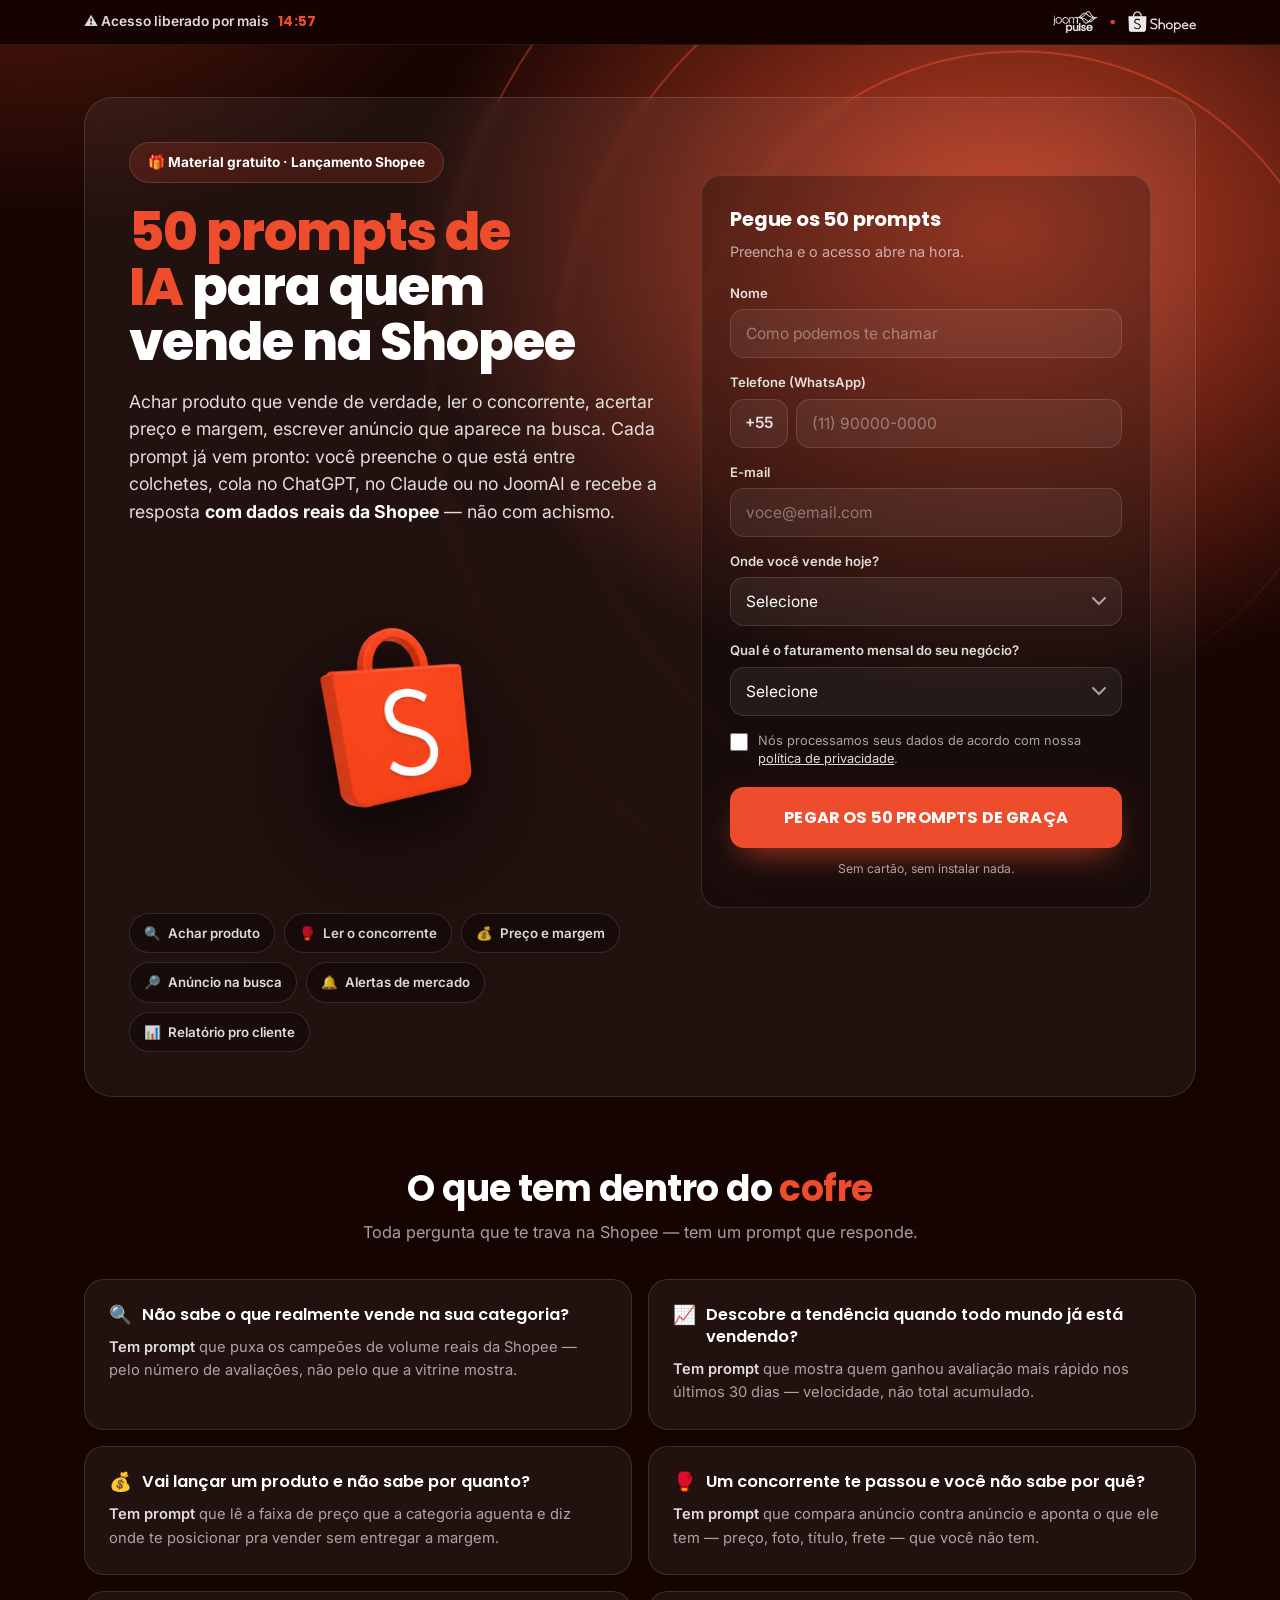
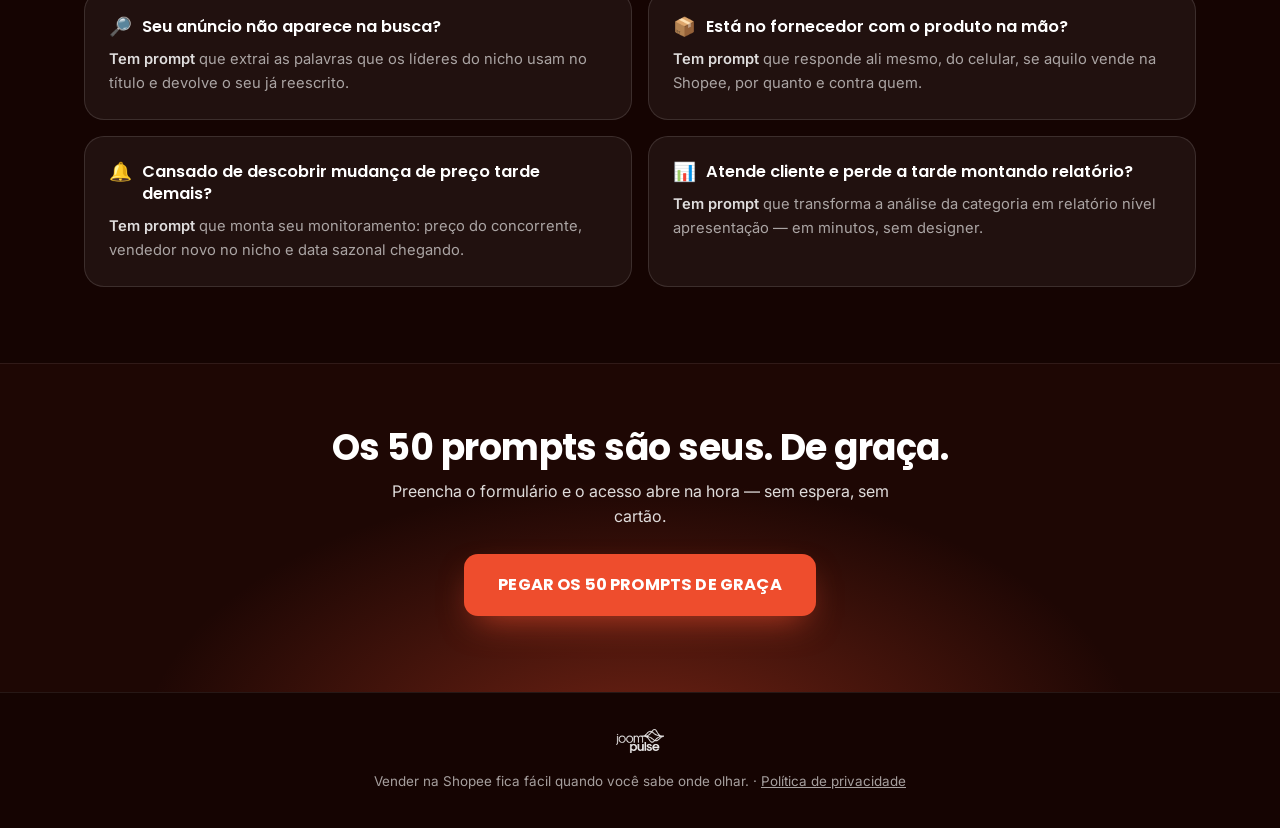
==== 50-prompts-shopee/index.html @ 8ccd2ac0 "Add Shopee 50-prompts capture landing (/50-prompts-shopee) Estrutura espelhada na landing de captura" ====
<!DOCTYPE html>
<html lang="pt-BR">
<head>
<meta charset="utf-8">
<meta name="viewport" content="width=device-width, initial-scale=1">
<title>50 prompts de IA para quem vende na Shopee | JoomPulse</title>
<meta name="description" content="Material gratuito: 50 prompts de IA prontos para achar produto, ler o concorrente e acertar o preço na Shopee. Preencha e receba na hora.">
<meta property="og:title" content="50 prompts de IA para quem vende na Shopee">
<meta property="og:description" content="Achar produto, ler concorrente, acertar preço. 50 prompts prontos, com dados reais da Shopee. De graça.">
<meta property="og:type" content="website">
<link rel="icon" href="/50-prompts-shopee/assets/logo-white.png">
<link rel="preconnect" href="https://fonts.googleapis.com">
<link rel="preconnect" href="https://fonts.gstatic.com" crossorigin>
<link href="https://fonts.googleapis.com/css2?family=Poppins:wght@400;600;700;800&family=Inter:wght@400;500;600;700&display=swap" rel="stylesheet">
<style>
/* ===================================================================
   Tokens — mesmo kit dos lead magnets (shared/brand.css), tema Shopee.
   =================================================================== */
:root{
  --jp-shopee:#EE4D2D; --jp-shopee-lt:#FF6A4A;
  --bg:#150402; --bg-soft:#1E0704;
  --surface:rgba(255,255,255,.055); --surface-2:rgba(0,0,0,.28);
  --line:rgba(255,255,255,.12); --line-2:rgba(255,255,255,.08);
  --text:#FFFFFF; --text-2:rgba(255,255,255,.86); --muted:rgba(255,255,255,.62);
  --accent:var(--jp-shopee); --accent-hover:var(--jp-shopee-lt); --accent-ink:#FFFFFF;
  --accent-soft:rgba(238,77,45,.16);
  --glow:0 14px 34px -12px rgba(238,77,45,.75);
  --font-display:'Poppins',-apple-system,BlinkMacSystemFont,'Segoe UI',sans-serif;
  --font-text:'Inter',-apple-system,BlinkMacSystemFont,'Segoe UI',sans-serif;
  --r-sm:10px; --r-md:14px; --r-lg:20px; --r-xl:28px; --max:1160px;
}
*{box-sizing:border-box}
html,body{margin:0;padding:0}
html{scroll-behavior:smooth}
body{background:var(--bg);color:var(--text);font-family:var(--font-text);line-height:1.55;
  -webkit-font-smoothing:antialiased;overflow-x:hidden}
img{max-width:100%}
.wrap{max-width:var(--max);margin:0 auto;padding:0 24px}

/* ---------- barra de urgência ---------- */
.urgency{position:sticky;top:0;z-index:40;background:rgba(21,4,2,.9);backdrop-filter:blur(12px);
  border-bottom:1px solid var(--line-2)}
.urgency .wrap{display:flex;align-items:center;justify-content:space-between;gap:14px;
  padding-top:11px;padding-bottom:11px}
.urgency-txt{display:flex;align-items:center;gap:9px;font-size:.86rem;font-weight:600;color:var(--text-2)}
.urgency-txt b{font-family:var(--font-display);font-weight:700;color:var(--accent);
  font-variant-numeric:tabular-nums;letter-spacing:.02em}
.urgency img{height:22px;width:auto;display:block;opacity:.92}

/* ---------- herói / card de captura ---------- */
.hero{position:relative;overflow:hidden;padding:52px 0 64px}
.hero::before{content:'';position:absolute;inset:-140px 0 0;pointer-events:none;
  background:radial-gradient(920px 720px at 78% 26%,#C84125 0%,rgba(200,65,37,0) 64%),
             radial-gradient(760px 520px at 2% 0%,rgba(120,38,20,.7) 0%,rgba(120,38,20,0) 62%)}
.rings{position:absolute;top:-260px;right:-330px;width:1180px;max-width:130vw;opacity:.5;
  pointer-events:none;user-select:none}
.hero .wrap{position:relative;z-index:2}
.capture{display:grid;grid-template-columns:1.08fr .92fr;gap:30px 44px;align-items:start;
  grid-template-areas:"copy form" "illo form";
  background:var(--surface);border:1px solid var(--line);border-radius:var(--r-xl);
  padding:44px;backdrop-filter:blur(6px)}
.capture-copy{grid-area:copy}
.illo{grid-area:illo}
.form-card{grid-area:form}
.pill{display:inline-flex;align-items:center;gap:9px;padding:9px 18px;border-radius:999px;
  border:1px solid var(--line);background:var(--accent-soft);font-size:.85rem;font-weight:700;
  color:var(--text);margin-bottom:22px}
.h1{font-family:var(--font-display);font-size:clamp(2.05rem,4.6vw,3.3rem);font-weight:800;
  letter-spacing:-.02em;line-height:1.04;margin:0 0 18px;text-wrap:balance}
.accent{color:var(--accent)}
.lead{font-size:clamp(1rem,1.5vw,1.11rem);color:var(--text-2);margin:0 0 26px}
.lead b{color:#fff;font-weight:700}

/* ícones flutuantes ao lado da ilustração */
.illo{position:relative}
.illo-bag{display:block;width:100%;max-width:290px;margin:0 auto;
  filter:drop-shadow(0 40px 60px rgba(0,0,0,.55))}
.chips{display:flex;flex-wrap:wrap;gap:9px;margin-top:22px}
.chip{display:inline-flex;align-items:center;gap:7px;padding:9px 14px;border-radius:999px;
  border:1px solid var(--line);background:var(--surface-2);font-size:.83rem;font-weight:600;
  color:var(--text-2)}
.chip i{font-style:normal}

/* ---------- formulário ---------- */
.form-card{background:var(--surface-2);border:1px solid var(--line);border-radius:var(--r-lg);
  padding:28px;position:sticky;top:78px}
.form-card h2{font-family:var(--font-display);font-size:1.24rem;font-weight:700;margin:0 0 6px;
  letter-spacing:-.01em}
.form-card .sub{font-size:.9rem;color:var(--muted);margin:0 0 20px}
.field{margin-bottom:14px}
.field label{display:block;font-size:.82rem;font-weight:600;color:var(--text-2);margin-bottom:6px}
.field input,.field select{width:100%;font-family:inherit;font-size:.97rem;color:var(--text);
  background:rgba(255,255,255,.06);border:1.5px solid var(--line);border-radius:var(--r-md);
  padding:14px 15px;transition:.15s;appearance:none}
.field input::placeholder{color:rgba(255,255,255,.38)}
.field input:focus,.field select:focus{outline:none;border-color:var(--accent);
  background:rgba(255,255,255,.09)}
.field select{background-image:url("data:image/svg+xml;charset=utf8,%3Csvg xmlns='http://www.w3.org/2000/svg' width='14' height='9' viewBox='0 0 14 9' fill='none'%3E%3Cpath d='M1 1l6 6 6-6' stroke='%23ffffff' stroke-opacity='.6' stroke-width='2' stroke-linecap='round'/%3E%3C/svg%3E");
  background-repeat:no-repeat;background-position:right 15px center;padding-right:40px;cursor:pointer}
.field select option{background:#1E0704;color:#fff}
.phone{display:flex;align-items:stretch;gap:8px}
.phone .ddi{display:flex;align-items:center;padding:0 14px;border-radius:var(--r-md);
  border:1.5px solid var(--line);background:rgba(255,255,255,.06);font-size:.97rem;
  font-weight:600;color:var(--text-2);white-space:nowrap}
.field.is-error input,.field.is-error select{border-color:#FF6A6A}
.err{display:none;font-size:.78rem;color:#FF9C9C;margin-top:5px}
.field.is-error .err{display:block}
.consent{display:flex;gap:10px;align-items:flex-start;margin:16px 0 18px;font-size:.8rem;
  color:var(--muted);line-height:1.45}
.consent input{width:18px;height:18px;flex-shrink:0;margin:1px 0 0;accent-color:var(--accent);cursor:pointer}
.consent a{color:var(--text-2)}
.consent.is-error{color:#FF9C9C}
.btn{display:inline-flex;align-items:center;justify-content:center;gap:10px;width:100%;
  border:none;cursor:pointer;font-family:var(--font-display);font-weight:700;font-size:1.02rem;
  letter-spacing:.01em;padding:18px 24px;border-radius:var(--r-md);transition:.15s;
  background:var(--accent);color:var(--accent-ink);box-shadow:var(--glow);text-decoration:none}
.btn:hover{background:var(--accent-hover)}
.btn[disabled]{opacity:.65;cursor:progress}
.form-note{font-size:.76rem;color:var(--muted);text-align:center;margin:12px 0 0}
.form-fail{display:none;margin-top:12px;padding:12px 14px;border-radius:var(--r-md);
  background:rgba(255,106,106,.12);border:1px solid rgba(255,106,106,.35);
  font-size:.84rem;color:#FFC2C2}

/* ---------- o que tem dentro ---------- */
.inside{position:relative;z-index:2;padding:8px 0 76px;background:var(--bg)}
.sec-head{text-align:center;max-width:640px;margin:0 auto 34px}
.h2{font-family:var(--font-display);font-size:clamp(1.6rem,3.2vw,2.25rem);font-weight:700;
  letter-spacing:-.015em;line-height:1.12;margin:0 0 10px;text-wrap:balance}
.sec-head p{color:var(--muted);margin:0;font-size:1.02rem}
.grid{display:grid;grid-template-columns:repeat(2,1fr);gap:16px}
.item{background:var(--surface);border:1px solid var(--line);border-radius:var(--r-lg);padding:24px}
.item .pain{font-family:var(--font-display);font-size:1.02rem;font-weight:600;line-height:1.35;
  margin:0 0 10px;display:flex;gap:10px;align-items:flex-start}
.item .pain i{font-style:normal;font-size:1.15rem;line-height:1.2}
.item .fix{margin:0;font-size:.92rem;color:var(--muted);line-height:1.6}
.item .fix b{color:var(--text-2);font-weight:600}

/* ---------- CTA final ---------- */
.final{position:relative;overflow:hidden;padding:64px 0 76px;background:var(--bg-soft);
  border-top:1px solid var(--line-2);text-align:center}
.final::before{content:'';position:absolute;inset:0;pointer-events:none;
  background:radial-gradient(760px 420px at 50% 120%,rgba(238,77,45,.4) 0%,rgba(238,77,45,0) 66%)}
.final .wrap{position:relative;z-index:2}
.final p{color:var(--text-2);max-width:50ch;margin:0 auto 26px}
.btn--inline{width:auto;padding:18px 34px}

/* ---------- rodapé ---------- */
.footer{border-top:1px solid var(--line-2);padding:36px 0;background:var(--bg);text-align:center}
.footer img{height:24px;width:auto;display:inline-block;margin-bottom:12px;opacity:.9}
.footer p{color:var(--muted);font-size:.84rem;margin:0}
.footer a{color:var(--muted)}

/* ---------- responsivo ---------- */
@media (max-width:960px){
  .capture{grid-template-columns:1fr;gap:26px;padding:28px 22px;border-radius:var(--r-lg);
    grid-template-areas:"copy" "form" "illo"}
  .form-card{position:static}
  .illo-bag{max-width:170px}
  .grid{grid-template-columns:1fr}
}
@media (max-width:600px){
  .wrap{padding:0 16px}
  .hero{padding:26px 0 40px}
  .rings{top:-150px;right:-260px;width:760px;opacity:.42}
  .urgency-txt{font-size:.78rem;gap:7px}
  .urgency img{height:19px}
  .capture{padding:24px 18px}
  .form-card{padding:22px 18px}
  .chips{gap:7px}
  .chip{font-size:.78rem;padding:8px 12px}
  .item{padding:20px}
  .btn{font-size:.97rem;padding:17px 20px}
  .btn--inline{width:100%}
}
</style>
</head>
<body>

<!-- ====================== barra de urgência ====================== -->
<div class="urgency">
  <div class="wrap">
    <span class="urgency-txt">⚠️ Acesso liberado por mais <b id="countdown">14:59</b></span>
    <img src="/50-prompts-shopee/assets/lockup-white.png" alt="JoomPulse × Shopee">
  </div>
</div>

<!-- ====================== herói + captura ====================== -->
<header class="hero">
  <img class="rings" src="/50-prompts-shopee/assets/rings.svg" alt="" aria-hidden="true">
  <div class="wrap">
    <div class="capture">

      <div class="capture-copy">
        <div class="pill">🎁 Material gratuito · Lançamento Shopee</div>
        <h1 class="h1"><span class="accent">50 prompts de IA</span> para quem vende na Shopee</h1>
        <p class="lead">Achar produto que vende de verdade, ler o concorrente, acertar preço e margem,
          escrever anúncio que aparece na busca. Cada prompt já vem pronto: você preenche o que está
          entre colchetes, cola no ChatGPT, no Claude ou no JoomAI e recebe a resposta
          <b>com dados reais da Shopee</b> — não com achismo.</p>
      </div>

      <div class="illo">
        <img class="illo-bag" src="/50-prompts-shopee/assets/shopee-bag.png" alt="" aria-hidden="true">
        <div class="chips">
          <span class="chip"><i>🔍</i> Achar produto</span>
          <span class="chip"><i>🥊</i> Ler o concorrente</span>
          <span class="chip"><i>💰</i> Preço e margem</span>
          <span class="chip"><i>🔎</i> Anúncio na busca</span>
          <span class="chip"><i>🔔</i> Alertas de mercado</span>
          <span class="chip"><i>📊</i> Relatório pro cliente</span>
        </div>
      </div>

      <!-- ====================== formulário ====================== -->
      <div class="form-card" id="form-card">
        <h2>Pegue os 50 prompts</h2>
        <p class="sub">Preencha e o acesso abre na hora.</p>

        <form id="lead-form" novalidate>
          <!-- ---- campos ocultos: NÃO renomear "leadmagnet" ---- -->
          <input type="hidden" name="leadmagnet" value="leadmagnet-50-prompts-shopee">
          <input type="hidden" name="utm_source"   value="">
          <input type="hidden" name="utm_medium"   value="">
          <input type="hidden" name="utm_campaign" value="">
          <input type="hidden" name="utm_content"  value="">
          <input type="hidden" name="utm_term"     value="">
          <input type="hidden" name="partner"      value="">
          <input type="hidden" name="page_url"     value="">
          <input type="hidden" name="referrer"     value="">

          <div class="field" data-field>
            <label for="nome">Nome</label>
            <input id="nome" name="nome" type="text" autocomplete="name" placeholder="Como podemos te chamar" required>
            <span class="err">Escreva seu nome.</span>
          </div>

          <div class="field" data-field>
            <label for="telefone">Telefone (WhatsApp)</label>
            <div class="phone">
              <span class="ddi">+55</span>
              <input id="telefone" name="telefone" type="tel" inputmode="numeric"
                     autocomplete="tel-national" placeholder="(11) 90000-0000" required>
            </div>
            <span class="err">Telefone com DDD, por favor.</span>
          </div>

          <div class="field" data-field>
            <label for="email">E-mail</label>
            <input id="email" name="email" type="email" autocomplete="email" placeholder="voce@email.com" required>
            <span class="err">Confira o e-mail.</span>
          </div>

          <div class="field" data-field>
            <label for="onde_vende">Onde você vende hoje?</label>
            <select id="onde_vende" name="onde_vende" required>
              <option value="" selected disabled>Selecione</option>
              <option>Shopee</option>
              <option>Mercado Livre</option>
              <option>Shopee e Mercado Livre</option>
              <option>Amazon</option>
              <option>Magalu / Americanas / outro marketplace</option>
              <option>Loja própria / site</option>
              <option>Instagram / WhatsApp</option>
              <option>Ainda não vendo — quero começar</option>
            </select>
            <span class="err">Escolha uma opção.</span>
          </div>

          <div class="field" data-field>
            <label for="faturamento">Qual é o faturamento mensal do seu negócio?</label>
            <select id="faturamento" name="faturamento" required>
              <option value="" selected disabled>Selecione</option>
              <option>Ainda não faturo</option>
              <option>Até R$ 10 mil</option>
              <option>R$ 10 mil a R$ 50 mil</option>
              <option>R$ 50 mil a R$ 100 mil</option>
              <option>R$ 100 mil a R$ 500 mil</option>
              <option>Acima de R$ 500 mil</option>
            </select>
            <span class="err">Escolha uma opção.</span>
          </div>

          <label class="consent" id="consent-row">
            <input type="checkbox" name="consentimento" value="sim" required>
            <span>Nós processamos seus dados de acordo com nossa
              <a id="privacy-link" href="#" target="_blank" rel="noopener">política de privacidade</a>.</span>
          </label>

          <button class="btn" type="submit" id="submit-btn">PEGAR OS 50 PROMPTS DE GRAÇA</button>
          <p class="form-note">Sem cartão, sem instalar nada.</p>
          <div class="form-fail" id="form-fail">Não deu pra enviar agora. Tenta de novo em alguns segundos.</div>
        </form>
      </div>

    </div>
  </div>
</header>

<!-- ====================== o que tem dentro ====================== -->
<section class="inside">
  <div class="wrap">
    <div class="sec-head">
      <h2 class="h2">O que tem dentro do <span class="accent">cofre</span></h2>
      <p>Toda pergunta que te trava na Shopee — tem um prompt que responde.</p>
    </div>

    <div class="grid">
      <article class="item">
        <p class="pain"><i>🔍</i> Não sabe o que realmente vende na sua categoria?</p>
        <p class="fix"><b>Tem prompt</b> que puxa os campeões de volume reais da Shopee — pelo número de
          avaliações, não pelo que a vitrine mostra.</p>
      </article>
      <article class="item">
        <p class="pain"><i>📈</i> Descobre a tendência quando todo mundo já está vendendo?</p>
        <p class="fix"><b>Tem prompt</b> que mostra quem ganhou avaliação mais rápido nos últimos 30 dias —
          velocidade, não total acumulado.</p>
      </article>
      <article class="item">
        <p class="pain"><i>💰</i> Vai lançar um produto e não sabe por quanto?</p>
        <p class="fix"><b>Tem prompt</b> que lê a faixa de preço que a categoria aguenta e diz onde te
          posicionar pra vender sem entregar a margem.</p>
      </article>
      <article class="item">
        <p class="pain"><i>🥊</i> Um concorrente te passou e você não sabe por quê?</p>
        <p class="fix"><b>Tem prompt</b> que compara anúncio contra anúncio e aponta o que ele tem —
          preço, foto, título, frete — que você não tem.</p>
      </article>
      <article class="item">
        <p class="pain"><i>🔎</i> Seu anúncio não aparece na busca?</p>
        <p class="fix"><b>Tem prompt</b> que extrai as palavras que os líderes do nicho usam no título e
          devolve o seu já reescrito.</p>
      </article>
      <article class="item">
        <p class="pain"><i>📦</i> Está no fornecedor com o produto na mão?</p>
        <p class="fix"><b>Tem prompt</b> que responde ali mesmo, do celular, se aquilo vende na Shopee,
          por quanto e contra quem.</p>
      </article>
      <article class="item">
        <p class="pain"><i>🔔</i> Cansado de descobrir mudança de preço tarde demais?</p>
        <p class="fix"><b>Tem prompt</b> que monta seu monitoramento: preço do concorrente, vendedor novo
          no nicho e data sazonal chegando.</p>
      </article>
      <article class="item">
        <p class="pain"><i>📊</i> Atende cliente e perde a tarde montando relatório?</p>
        <p class="fix"><b>Tem prompt</b> que transforma a análise da categoria em relatório nível
          apresentação — em minutos, sem designer.</p>
      </article>
    </div>
  </div>
</section>

<!-- ====================== CTA final ====================== -->
<section class="final">
  <div class="wrap">
    <h2 class="h2">Os 50 prompts são seus. De graça.</h2>
    <p>Preencha o formulário e o acesso abre na hora — sem espera, sem cartão.</p>
    <a class="btn btn--inline" href="#form-card" id="cta-final">PEGAR OS 50 PROMPTS DE GRAÇA</a>
  </div>
</section>

<footer class="footer">
  <div class="wrap">
    <img src="/50-prompts-shopee/assets/logo-white.png" alt="JoomPulse">
    <p>Vender na Shopee fica fácil quando você sabe onde olhar. ·
      <a id="privacy-link-2" href="#" target="_blank" rel="noopener">Política de privacidade</a></p>
  </div>
</footer>

<script>
/* ===================================================================
   CONFIGURAÇÃO — o que dá pra mudar sem mexer no resto da página.
   =================================================================== */
var CONFIG = {
  // Para onde o lead vai depois de enviar o formulário.
  // Pode ser sobrescrito sem tocar no código: variável de ambiente
  // LEAD_REDIRECT_URL nas Settings do projeto na Vercel.
  redirectUrl: '/prompts-shopee',

  // Link da política de privacidade (checkbox e rodapé).
  privacyUrl: 'https://br.joompulse.com/privacy-policy',

  // Rota que recebe o formulário (função serverless deste projeto).
  endpoint: '/api/lead'
};

(function () {
  'use strict';

  document.getElementById('privacy-link').href = CONFIG.privacyUrl;
  document.getElementById('privacy-link-2').href = CONFIG.privacyUrl;

  /* ---------- 1. contador simbólico, reinicia a cada sessão ---------- */
  var TOTAL = 15 * 60 * 1000;
  var el = document.getElementById('countdown');
  var started = Number(sessionStorage.getItem('lm_started') || 0);
  if (!started) { started = Date.now(); sessionStorage.setItem('lm_started', String(started)); }
  function tick() {
    var left = Math.max(0, TOTAL - (Date.now() - started));
    var m = Math.floor(left / 60000), s = Math.floor(left % 60000 / 1000);
    el.textContent = (m < 10 ? '0' : '') + m + ':' + (s < 10 ? '0' : '') + s;
  }
  tick(); setInterval(tick, 1000);

  /* ---------- 2. UTMs → campos ocultos (guardadas na sessão) ---------- */
  var form = document.getElementById('lead-form');
  var params = new URLSearchParams(location.search);
  ['utm_source','utm_medium','utm_campaign','utm_content','utm_term','partner'].forEach(function (key) {
    var value = params.get(key);
    if (value) sessionStorage.setItem('lm_' + key, value);
    var saved = value || sessionStorage.getItem('lm_' + key) || '';
    if (form.elements[key]) form.elements[key].value = saved;
  });
  form.elements['page_url'].value = location.href;
  form.elements['referrer'].value = document.referrer || '';

  /* ---------- 3. máscara de telefone ---------- */
  var phone = document.getElementById('telefone');
  phone.addEventListener('input', function () {
    var d = phone.value.replace(/\D/g, '').slice(0, 11);
    var out = '';
    if (d.length) out = '(' + d.slice(0, 2);
    if (d.length >= 3) out += ') ' + d.slice(2, d.length > 10 ? 7 : 6);
    if (d.length > (d.length > 10 ? 7 : 6)) out += '-' + d.slice(d.length > 10 ? 7 : 6);
    phone.value = out;
  });

  /* ---------- 4. validação ---------- */
  function markError(node, isError) {
    node.classList.toggle('is-error', isError);
  }
  function validate() {
    var ok = true;
    Array.prototype.forEach.call(form.querySelectorAll('[data-field]'), function (fieldEl) {
      var input = fieldEl.querySelector('input, select');
      var value = (input.value || '').trim();
      var bad = !value;
      if (!bad && input.id === 'email') bad = !/^[^\s@]+@[^\s@]+\.[^\s@]{2,}$/.test(value);
      if (!bad && input.id === 'telefone') bad = value.replace(/\D/g, '').length < 10;
      markError(fieldEl, bad);
      if (bad) ok = false;
    });
    var consentRow = document.getElementById('consent-row');
    var consentBad = !form.elements['consentimento'].checked;
    consentRow.classList.toggle('is-error', consentBad);
    if (consentBad) ok = false;
    return ok;
  }
  form.addEventListener('input', function (event) {
    var fieldEl = event.target.closest('[data-field]');
    if (fieldEl) markError(fieldEl, false);
    if (event.target.name === 'consentimento') {
      document.getElementById('consent-row').classList.remove('is-error');
    }
  });

  /* ---------- 5. envio ---------- */
  var btn = document.getElementById('submit-btn');
  var fail = document.getElementById('form-fail');

  form.addEventListener('submit', function (event) {
    event.preventDefault();
    fail.style.display = 'none';
    if (!validate()) {
      var first = form.querySelector('.is-error input, .is-error select');
      if (first) { first.focus(); first.scrollIntoView({ block: 'center', behavior: 'smooth' }); }
      return;
    }

    var payload = {};
    new FormData(form).forEach(function (value, key) { payload[key] = value; });
    payload.telefone = '+55' + payload.telefone.replace(/\D/g, '');

    btn.disabled = true;
    var label = btn.textContent;
    btn.textContent = 'ENVIANDO...';

    fetch(CONFIG.endpoint, {
      method: 'POST',
      headers: { 'Content-Type': 'application/json' },
      body: JSON.stringify(payload)
    })
      .then(function (response) {
        if (!response.ok) throw new Error('HTTP ' + response.status);
        return response.json().catch(function () { return {}; });
      })
      .then(function (data) {
        location.href = (data && data.redirect) || CONFIG.redirectUrl;
      })
      .catch(function () {
        btn.disabled = false;
        btn.textContent = label;
        fail.style.display = 'block';
      });
  });

  /* ---------- 6. CTA final rola até o formulário ---------- */
  document.getElementById('cta-final').addEventListener('click', function () {
    setTimeout(function () { document.getElementById('nome').focus({ preventScroll: true }); }, 500);
  });
})();
</script>

</body>
</html>
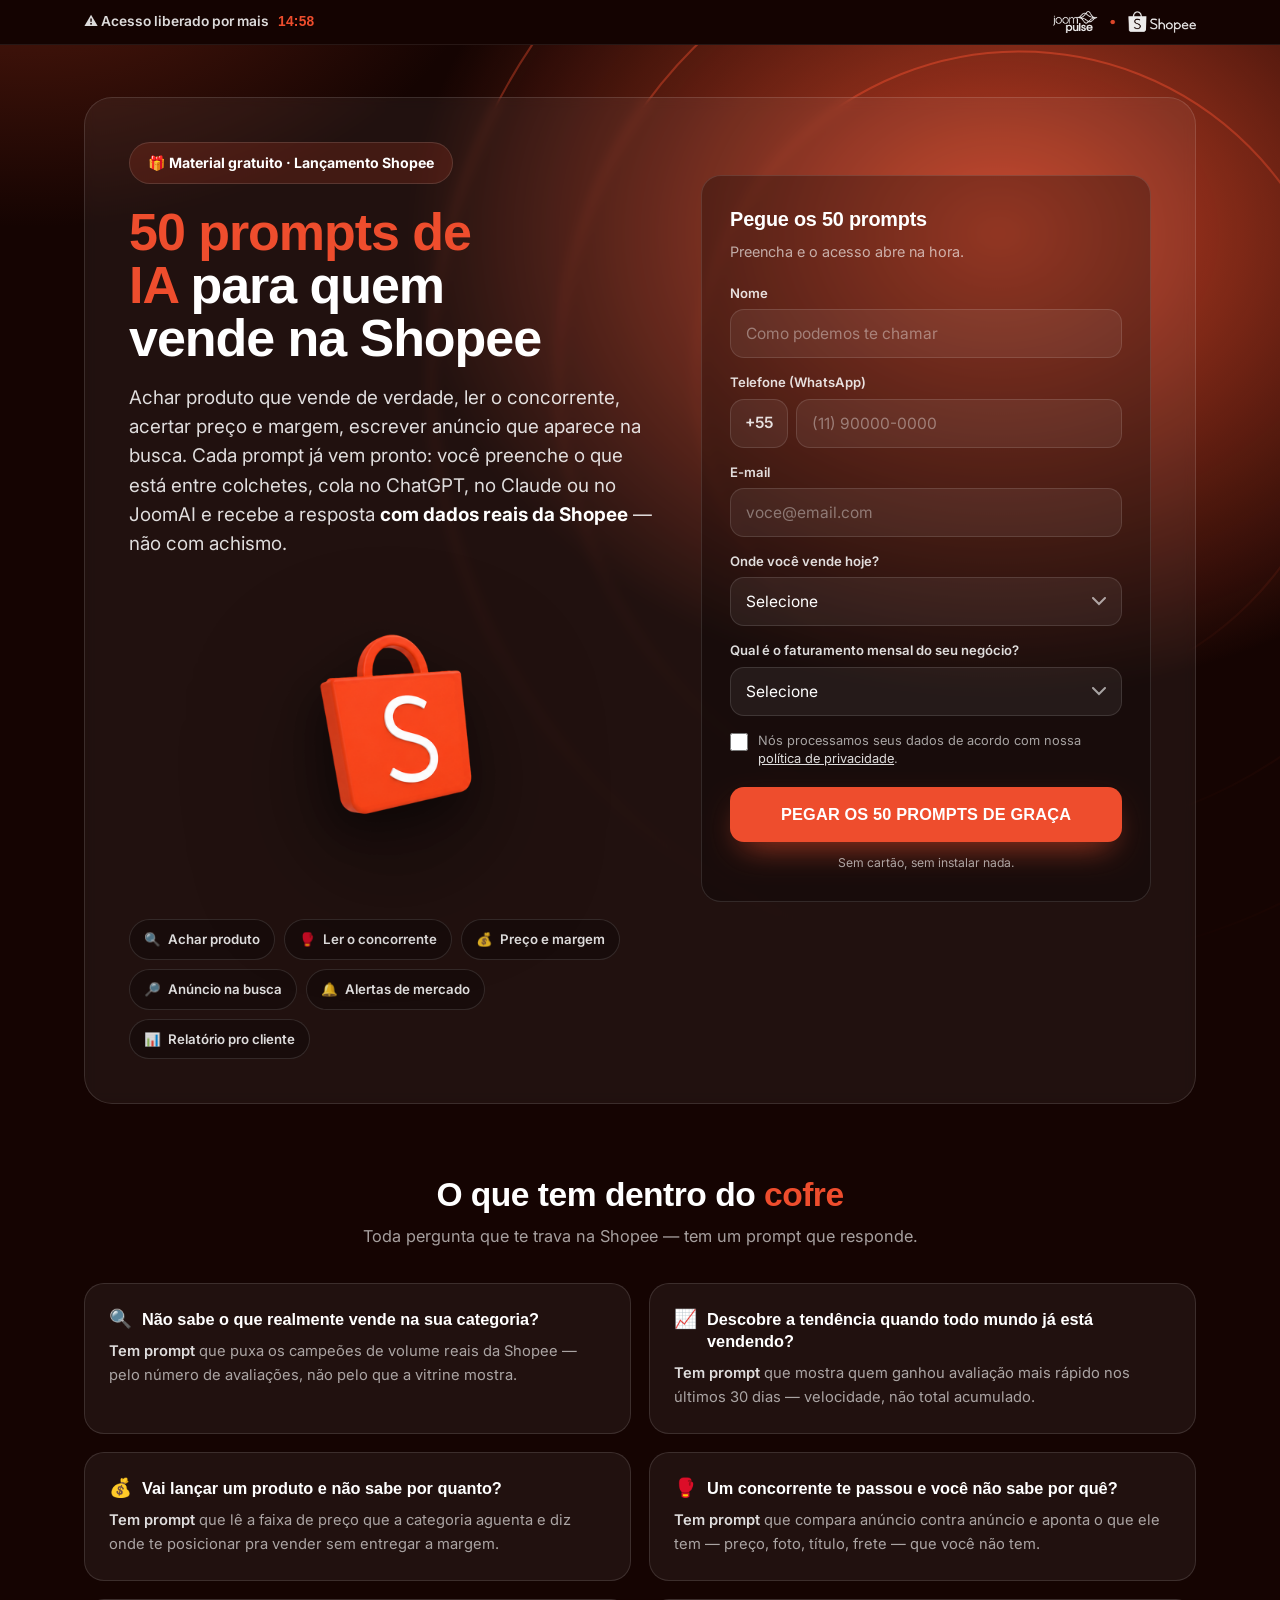
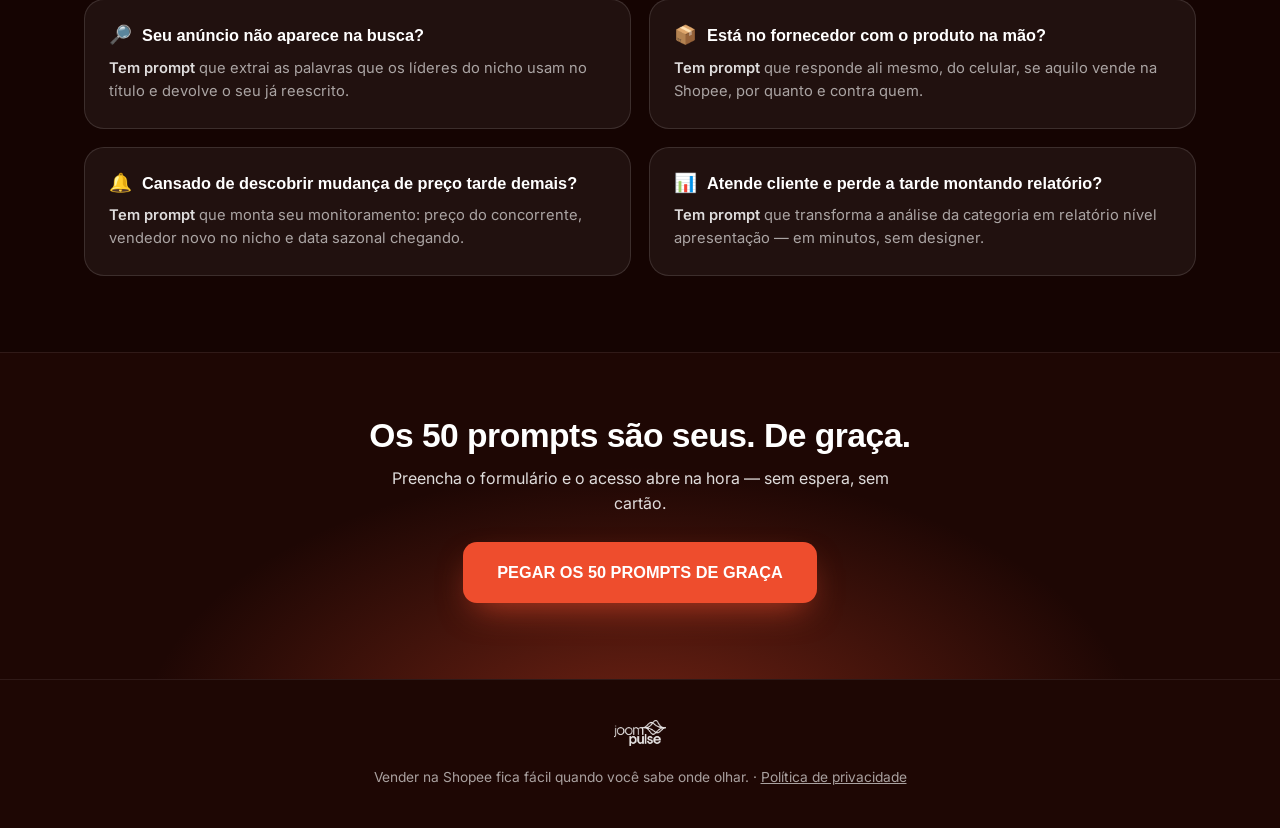
==== commit ac15afbc: "Put the Shopee capture landing on the shared brand kit Depois do merge do kit no main, a landing dei" ====
--- a/50-prompts-shopee/index.html
+++ b/50-prompts-shopee/index.html
@@ -8,37 +8,17 @@
 <meta property="og:title" content="50 prompts de IA para quem vende na Shopee">
 <meta property="og:description" content="Achar produto, ler concorrente, acertar preço. 50 prompts prontos, com dados reais da Shopee. De graça.">
 <meta property="og:type" content="website">
-<link rel="icon" href="/50-prompts-shopee/assets/logo-white.png">
+<link rel="icon" href="/shared/logo-white.png">
 <link rel="preconnect" href="https://fonts.googleapis.com">
 <link rel="preconnect" href="https://fonts.gstatic.com" crossorigin>
-<link href="https://fonts.googleapis.com/css2?family=Poppins:wght@400;600;700;800&family=Inter:wght@400;500;600;700&display=swap" rel="stylesheet">
+<link href="https://fonts.googleapis.com/css2?family=Outfit:wght@400;600;700;800&family=Inter:wght@400;500;600;700&display=swap" rel="stylesheet">
+<link rel="stylesheet" href="/shared/brand.css">
 <style>
-/* ===================================================================
-   Tokens — mesmo kit dos lead magnets (shared/brand.css), tema Shopee.
-   =================================================================== */
-:root{
-  --jp-shopee:#EE4D2D; --jp-shopee-lt:#FF6A4A;
-  --bg:#150402; --bg-soft:#1E0704;
-  --surface:rgba(255,255,255,.055); --surface-2:rgba(0,0,0,.28);
-  --line:rgba(255,255,255,.12); --line-2:rgba(255,255,255,.08);
-  --text:#FFFFFF; --text-2:rgba(255,255,255,.86); --muted:rgba(255,255,255,.62);
-  --accent:var(--jp-shopee); --accent-hover:var(--jp-shopee-lt); --accent-ink:#FFFFFF;
-  --accent-soft:rgba(238,77,45,.16);
-  --glow:0 14px 34px -12px rgba(238,77,45,.75);
-  --font-display:'Poppins',-apple-system,BlinkMacSystemFont,'Segoe UI',sans-serif;
-  --font-text:'Inter',-apple-system,BlinkMacSystemFont,'Segoe UI',sans-serif;
-  --r-sm:10px; --r-md:14px; --r-lg:20px; --r-xl:28px; --max:1160px;
-}
-*{box-sizing:border-box}
-html,body{margin:0;padding:0}
-html{scroll-behavior:smooth}
-body{background:var(--bg);color:var(--text);font-family:var(--font-text);line-height:1.55;
-  -webkit-font-smoothing:antialiased;overflow-x:hidden}
-img{max-width:100%}
-.wrap{max-width:var(--max);margin:0 auto;padding:0 24px}
+/* Só o que é desta página. Cores, fontes, .h1/.h2/.lead/.pill/.btn/.card/.footer
+   vêm de /shared/brand.css — não repita token nenhum aqui. */
 
 /* ---------- barra de urgência ---------- */
-.urgency{position:sticky;top:0;z-index:40;background:rgba(21,4,2,.9);backdrop-filter:blur(12px);
+.urgency{position:sticky;top:0;z-index:40;background:var(--nav-bg);backdrop-filter:blur(12px);
   border-bottom:1px solid var(--line-2)}
 .urgency .wrap{display:flex;align-items:center;justify-content:space-between;gap:14px;
   padding-top:11px;padding-bottom:11px}
@@ -60,19 +40,13 @@
   background:var(--surface);border:1px solid var(--line);border-radius:var(--r-xl);
   padding:44px;backdrop-filter:blur(6px)}
 .capture-copy{grid-area:copy}
-.illo{grid-area:illo}
+.illo{grid-area:illo;position:relative}
 .form-card{grid-area:form}
-.pill{display:inline-flex;align-items:center;gap:9px;padding:9px 18px;border-radius:999px;
-  border:1px solid var(--line);background:var(--accent-soft);font-size:.85rem;font-weight:700;
-  color:var(--text);margin-bottom:22px}
-.h1{font-family:var(--font-display);font-size:clamp(2.05rem,4.6vw,3.3rem);font-weight:800;
-  letter-spacing:-.02em;line-height:1.04;margin:0 0 18px;text-wrap:balance}
-.accent{color:var(--accent)}
-.lead{font-size:clamp(1rem,1.5vw,1.11rem);color:var(--text-2);margin:0 0 26px}
-.lead b{color:#fff;font-weight:700}
-
-/* ícones flutuantes ao lado da ilustração */
-.illo{position:relative}
+.capture .h1{max-width:none;font-size:clamp(2.05rem,4.4vw,3.25rem);font-weight:800;margin-bottom:18px}
+.capture .lead{margin-bottom:0}
+.capture .lead b{color:#fff;font-weight:700}
+.pill{margin-bottom:22px}
+
 .illo-bag{display:block;width:100%;max-width:290px;margin:0 auto;
   filter:drop-shadow(0 40px 60px rgba(0,0,0,.55))}
 .chips{display:flex;flex-wrap:wrap;gap:9px;margin-top:22px}
@@ -110,11 +84,8 @@
 .consent input{width:18px;height:18px;flex-shrink:0;margin:1px 0 0;accent-color:var(--accent);cursor:pointer}
 .consent a{color:var(--text-2)}
 .consent.is-error{color:#FF9C9C}
-.btn{display:inline-flex;align-items:center;justify-content:center;gap:10px;width:100%;
-  border:none;cursor:pointer;font-family:var(--font-display);font-weight:700;font-size:1.02rem;
-  letter-spacing:.01em;padding:18px 24px;border-radius:var(--r-md);transition:.15s;
-  background:var(--accent);color:var(--accent-ink);box-shadow:var(--glow);text-decoration:none}
-.btn:hover{background:var(--accent-hover)}
+.btn--block{width:100%;font-family:var(--font-display);font-size:1.02rem;letter-spacing:.01em;
+  padding:18px 24px}
 .btn[disabled]{opacity:.65;cursor:progress}
 .form-note{font-size:.76rem;color:var(--muted);text-align:center;margin:12px 0 0}
 .form-fail{display:none;margin-top:12px;padding:12px 14px;border-radius:var(--r-md);
@@ -124,11 +95,8 @@
 /* ---------- o que tem dentro ---------- */
 .inside{position:relative;z-index:2;padding:8px 0 76px;background:var(--bg)}
 .sec-head{text-align:center;max-width:640px;margin:0 auto 34px}
-.h2{font-family:var(--font-display);font-size:clamp(1.6rem,3.2vw,2.25rem);font-weight:700;
-  letter-spacing:-.015em;line-height:1.12;margin:0 0 10px;text-wrap:balance}
+.sec-head .h2{margin-bottom:10px}
 .sec-head p{color:var(--muted);margin:0;font-size:1.02rem}
-.grid{display:grid;grid-template-columns:repeat(2,1fr);gap:16px}
-.item{background:var(--surface);border:1px solid var(--line);border-radius:var(--r-lg);padding:24px}
 .item .pain{font-family:var(--font-display);font-size:1.02rem;font-weight:600;line-height:1.35;
   margin:0 0 10px;display:flex;gap:10px;align-items:flex-start}
 .item .pain i{font-style:normal;font-size:1.15rem;line-height:1.2}
@@ -142,12 +110,7 @@
   background:radial-gradient(760px 420px at 50% 120%,rgba(238,77,45,.4) 0%,rgba(238,77,45,0) 66%)}
 .final .wrap{position:relative;z-index:2}
 .final p{color:var(--text-2);max-width:50ch;margin:0 auto 26px}
-.btn--inline{width:auto;padding:18px 34px}
-
-/* ---------- rodapé ---------- */
-.footer{border-top:1px solid var(--line-2);padding:36px 0;background:var(--bg);text-align:center}
-.footer img{height:24px;width:auto;display:inline-block;margin-bottom:12px;opacity:.9}
-.footer p{color:var(--muted);font-size:.84rem;margin:0}
+.final .btn{padding:18px 34px;font-family:var(--font-display);font-size:1.02rem}
 .footer a{color:var(--muted)}
 
 /* ---------- responsivo ---------- */
@@ -156,7 +119,6 @@
     grid-template-areas:"copy" "form" "illo"}
   .form-card{position:static}
   .illo-bag{max-width:170px}
-  .grid{grid-template-columns:1fr}
 }
 @media (max-width:600px){
   .wrap{padding:0 16px}
@@ -169,12 +131,11 @@
   .chips{gap:7px}
   .chip{font-size:.78rem;padding:8px 12px}
   .item{padding:20px}
-  .btn{font-size:.97rem;padding:17px 20px}
-  .btn--inline{width:100%}
+  .final .btn{width:100%}
 }
 </style>
 </head>
-<body>
+<body data-theme="shopee">
 
 <!-- ====================== barra de urgência ====================== -->
 <div class="urgency">
@@ -286,7 +247,7 @@
               <a id="privacy-link" href="#" target="_blank" rel="noopener">política de privacidade</a>.</span>
           </label>
 
-          <button class="btn" type="submit" id="submit-btn">PEGAR OS 50 PROMPTS DE GRAÇA</button>
+          <button class="btn btn--primary btn--block" type="submit" id="submit-btn">PEGAR OS 50 PROMPTS DE GRAÇA</button>
           <p class="form-note">Sem cartão, sem instalar nada.</p>
           <div class="form-fail" id="form-fail">Não deu pra enviar agora. Tenta de novo em alguns segundos.</div>
         </form>
@@ -304,43 +265,43 @@
       <p>Toda pergunta que te trava na Shopee — tem um prompt que responde.</p>
     </div>
 
-    <div class="grid">
-      <article class="item">
+    <div class="grid-2">
+      <article class="card item">
         <p class="pain"><i>🔍</i> Não sabe o que realmente vende na sua categoria?</p>
         <p class="fix"><b>Tem prompt</b> que puxa os campeões de volume reais da Shopee — pelo número de
           avaliações, não pelo que a vitrine mostra.</p>
       </article>
-      <article class="item">
+      <article class="card item">
         <p class="pain"><i>📈</i> Descobre a tendência quando todo mundo já está vendendo?</p>
         <p class="fix"><b>Tem prompt</b> que mostra quem ganhou avaliação mais rápido nos últimos 30 dias —
           velocidade, não total acumulado.</p>
       </article>
-      <article class="item">
+      <article class="card item">
         <p class="pain"><i>💰</i> Vai lançar um produto e não sabe por quanto?</p>
         <p class="fix"><b>Tem prompt</b> que lê a faixa de preço que a categoria aguenta e diz onde te
           posicionar pra vender sem entregar a margem.</p>
       </article>
-      <article class="item">
+      <article class="card item">
         <p class="pain"><i>🥊</i> Um concorrente te passou e você não sabe por quê?</p>
         <p class="fix"><b>Tem prompt</b> que compara anúncio contra anúncio e aponta o que ele tem —
           preço, foto, título, frete — que você não tem.</p>
       </article>
-      <article class="item">
+      <article class="card item">
         <p class="pain"><i>🔎</i> Seu anúncio não aparece na busca?</p>
         <p class="fix"><b>Tem prompt</b> que extrai as palavras que os líderes do nicho usam no título e
           devolve o seu já reescrito.</p>
       </article>
-      <article class="item">
+      <article class="card item">
         <p class="pain"><i>📦</i> Está no fornecedor com o produto na mão?</p>
         <p class="fix"><b>Tem prompt</b> que responde ali mesmo, do celular, se aquilo vende na Shopee,
           por quanto e contra quem.</p>
       </article>
-      <article class="item">
+      <article class="card item">
         <p class="pain"><i>🔔</i> Cansado de descobrir mudança de preço tarde demais?</p>
         <p class="fix"><b>Tem prompt</b> que monta seu monitoramento: preço do concorrente, vendedor novo
           no nicho e data sazonal chegando.</p>
       </article>
-      <article class="item">
+      <article class="card item">
         <p class="pain"><i>📊</i> Atende cliente e perde a tarde montando relatório?</p>
         <p class="fix"><b>Tem prompt</b> que transforma a análise da categoria em relatório nível
           apresentação — em minutos, sem designer.</p>
@@ -354,13 +315,13 @@
   <div class="wrap">
     <h2 class="h2">Os 50 prompts são seus. De graça.</h2>
     <p>Preencha o formulário e o acesso abre na hora — sem espera, sem cartão.</p>
-    <a class="btn btn--inline" href="#form-card" id="cta-final">PEGAR OS 50 PROMPTS DE GRAÇA</a>
+    <a class="btn btn--primary" href="#form-card" id="cta-final">PEGAR OS 50 PROMPTS DE GRAÇA</a>
   </div>
 </section>
 
 <footer class="footer">
   <div class="wrap">
-    <img src="/50-prompts-shopee/assets/logo-white.png" alt="JoomPulse">
+    <img src="/shared/logo-white.png" alt="JoomPulse">
     <p>Vender na Shopee fica fácil quando você sabe onde olhar. ·
       <a id="privacy-link-2" href="#" target="_blank" rel="noopener">Política de privacidade</a></p>
   </div>
--- a/shared/brand.css
+++ b/shared/brand.css
@@ -0,0 +1,207 @@
+/* ---------------------------------------------------------------
+   JoomPulse — kit compartilhado dos lead magnets
+   Tokens semânticos + componentes. Cada landing escolhe um tema
+   no <body data-theme="..."> e só sobrescreve variáveis.
+   Fonte da verdade do visual: Figma "Joom Pulse — Arquivos".
+   --------------------------------------------------------------- */
+
+:root {
+  /* --- paleta institucional --- */
+  --jp-blue:       #0074FF;
+  --jp-blue-dark:  #005FD1;
+  --jp-ink:        #0B1524;
+  --jp-shopee:     #EE4D2D;
+  --jp-shopee-lt:  #FF6A4A;
+
+  /* --- tokens semânticos (tema claro, padrão) --- */
+  --bg:            #FFFFFF;
+  --bg-soft:       #F6F7F9;
+  --surface:       #FFFFFF;
+  --surface-2:     #F6F7F9;
+  --line:          #E6E8EC;
+  --line-2:        #ECEEF1;
+  --text:          #0B1524;
+  --text-2:        #3A4351;
+  --muted:         #5B6573;
+  --accent:        var(--jp-blue);
+  --accent-hover:  var(--jp-blue-dark);
+  --accent-ink:    #FFFFFF;
+  --accent-soft:   #E7F0FF;
+  --nav-bg:        rgba(255,255,255,.88);
+  --glow:          0 12px 26px -10px rgba(0,116,255,.65);
+
+  /* --- tipografia --- */
+  --font-display: 'Outfit', -apple-system, BlinkMacSystemFont, 'Segoe UI', sans-serif;
+  --font-text:    'Inter', -apple-system, BlinkMacSystemFont, 'Segoe UI', sans-serif;
+
+  /* --- forma --- */
+  --r-sm: 10px;
+  --r-md: 14px;
+  --r-lg: 20px;
+  --r-xl: 28px;
+  --max:  1160px;
+}
+
+/* --- tema escuro Shopee (lançamento) --- */
+[data-theme="shopee"] {
+  --bg:           #150402;
+  --bg-soft:      #1E0704;
+  --surface:      rgba(255,255,255,.055);
+  --surface-2:    rgba(0,0,0,.28);
+  --line:         rgba(255,255,255,.12);
+  --line-2:       rgba(255,255,255,.08);
+  --text:         #FFFFFF;
+  --text-2:       rgba(255,255,255,.86);
+  --muted:        rgba(255,255,255,.62);
+  --accent:       var(--jp-shopee);
+  --accent-hover: var(--jp-shopee-lt);
+  --accent-ink:   #FFFFFF;
+  --accent-soft:  rgba(238,77,45,.16);
+  --nav-bg:       rgba(21,4,2,.82);
+  --glow:         0 14px 34px -12px rgba(238,77,45,.75);
+}
+
+/* ---------- base ---------- */
+* { box-sizing: border-box; }
+html, body { margin: 0; padding: 0; }
+html { scroll-behavior: smooth; }
+
+body {
+  background: var(--bg);
+  color: var(--text);
+  font-family: var(--font-text);
+  line-height: 1.55;
+  -webkit-font-smoothing: antialiased;
+  overflow-x: hidden;
+}
+
+.wrap { max-width: var(--max); margin: 0 auto; padding: 0 24px; }
+
+/* ---------- nav ---------- */
+.nav {
+  position: sticky; top: 0; z-index: 40;
+  background: var(--nav-bg);
+  backdrop-filter: blur(12px);
+  border-bottom: 1px solid var(--line-2);
+}
+.nav .wrap {
+  display: flex; align-items: center; justify-content: space-between;
+  gap: 16px; padding-top: 14px; padding-bottom: 14px;
+}
+.nav img { height: 26px; width: auto; display: block; }
+.nav-tag { font-size: .82rem; font-weight: 600; color: var(--muted); }
+
+/* ---------- tipografia ---------- */
+.h1 {
+  font-family: var(--font-display);
+  font-size: clamp(2.3rem, 6vw, 4.1rem);
+  font-weight: 700; letter-spacing: -.02em; line-height: 1.02;
+  margin: 0 0 20px; max-width: 16ch; text-wrap: balance;
+}
+.h1 b { font-weight: 800; }
+.h2 {
+  font-family: var(--font-display);
+  font-size: clamp(1.5rem, 3.2vw, 2.1rem);
+  font-weight: 700; letter-spacing: -.015em; line-height: 1.12;
+  margin: 0 0 12px; text-wrap: balance;
+}
+.lead { font-size: clamp(1.02rem, 1.7vw, 1.18rem); color: var(--text-2); max-width: 54ch; margin: 0 0 30px; }
+.accent { color: var(--accent); }
+
+/* pílula de destaque, igual ao convite do evento */
+.pill {
+  display: inline-flex; align-items: center; gap: 9px;
+  padding: 9px 18px; border-radius: 999px;
+  border: 1px solid var(--line); background: var(--accent-soft);
+  font-size: .88rem; font-weight: 700; color: var(--text);
+  margin-bottom: 24px;
+}
+
+/* ---------- botões ---------- */
+.btn {
+  display: inline-flex; align-items: center; justify-content: center; gap: 10px;
+  text-decoration: none; border: none; cursor: pointer;
+  font-family: inherit; font-weight: 700; font-size: 1rem;
+  padding: 16px 28px; border-radius: var(--r-md); transition: .15s;
+}
+.btn--primary { background: var(--accent); color: var(--accent-ink); box-shadow: var(--glow); }
+.btn--primary:hover { background: var(--accent-hover); }
+.btn--ghost { background: transparent; color: var(--text); border: 1.5px solid var(--line); }
+.btn--ghost:hover { border-color: var(--accent); }
+
+/* ---------- cartões ---------- */
+.card {
+  background: var(--surface);
+  border: 1px solid var(--line);
+  border-radius: var(--r-lg);
+  padding: 24px;
+  display: flex; flex-direction: column;
+}
+.grid-2 { display: grid; grid-template-columns: repeat(2, 1fr); gap: 18px; }
+.grid-3 { display: grid; grid-template-columns: repeat(3, 1fr); gap: 16px; }
+
+/* ---------- caixa de prompt ---------- */
+.prompt {
+  background: var(--surface-2); border: 1px solid var(--line-2);
+  border-radius: var(--r-md); padding: 16px;
+  font-size: .88rem; color: var(--text-2); line-height: 1.62;
+  white-space: pre-wrap; flex: 1;
+}
+.token { color: var(--accent); font-weight: 600; }
+
+.copy {
+  margin-top: 14px; width: 100%; border: none; cursor: pointer;
+  font-family: inherit; font-weight: 700; font-size: .9rem;
+  border-radius: 12px; padding: 13px; transition: .15s;
+  background: var(--accent); color: var(--accent-ink);
+}
+.copy:hover { background: var(--accent-hover); }
+.copy.is-done { background: rgba(46,158,69,.18); color: #6BE08A; }
+
+/* ---------- rodapé ---------- */
+.footer {
+  border-top: 1px solid var(--line-2); padding: 40px 0;
+  background: var(--bg-soft); text-align: center;
+}
+.footer img { height: 26px; width: auto; display: inline-block; margin-bottom: 14px; opacity: .9; }
+.footer p { color: var(--muted); font-size: .86rem; margin: 0; }
+
+/* ---------- barra de busca ---------- */
+.toolbar {
+  position: sticky; top: 55px; z-index: 20;
+  background: var(--nav-bg); backdrop-filter: blur(12px);
+  border-bottom: 1px solid var(--line-2); padding: 14px 0;
+}
+.toolbar .wrap { display: flex; gap: 14px; align-items: center; flex-wrap: wrap; }
+#search {
+  flex: 1; min-width: 220px; font-family: inherit; font-size: .95rem; color: var(--text);
+  background: var(--surface-2); border: 1.5px solid var(--line);
+  border-radius: var(--r-md); padding: 13px 17px;
+}
+#search::placeholder { color: var(--muted); }
+#search:focus { outline: none; border-color: var(--accent); }
+#count { font-size: .88rem; color: var(--muted); font-weight: 600; white-space: nowrap; }
+.empty { display: none; text-align: center; color: var(--muted); padding: 46px 0; }
+
+/* ---------- cartão de prompt ---------- */
+.list { position: relative; z-index: 2; padding: 30px 0 70px; }
+.p-card { scroll-margin-top: 130px; }
+.p-num {
+  font-family: var(--font-display); font-size: 1.9rem; font-weight: 800; line-height: 1;
+  color: var(--accent); margin: 0 0 12px; letter-spacing: -.02em;
+}
+.p-pain {
+  font-family: var(--font-display); font-size: 1.05rem; font-weight: 600; line-height: 1.34;
+  margin: 0 0 16px; color: var(--text);
+}
+.p-part { display: flex; flex-direction: column; }
+.p-part:last-child { flex: 1; }
+.p-part + .p-part { margin-top: 18px; }
+.p-label {
+  font-size: .84rem; font-weight: 600; color: var(--accent); margin-bottom: 8px;
+}
+
+/* ---------- responsivo ---------- */
+@media (max-width: 900px) {
+  .grid-2, .grid-3 { grid-template-columns: 1fr; }
+}
